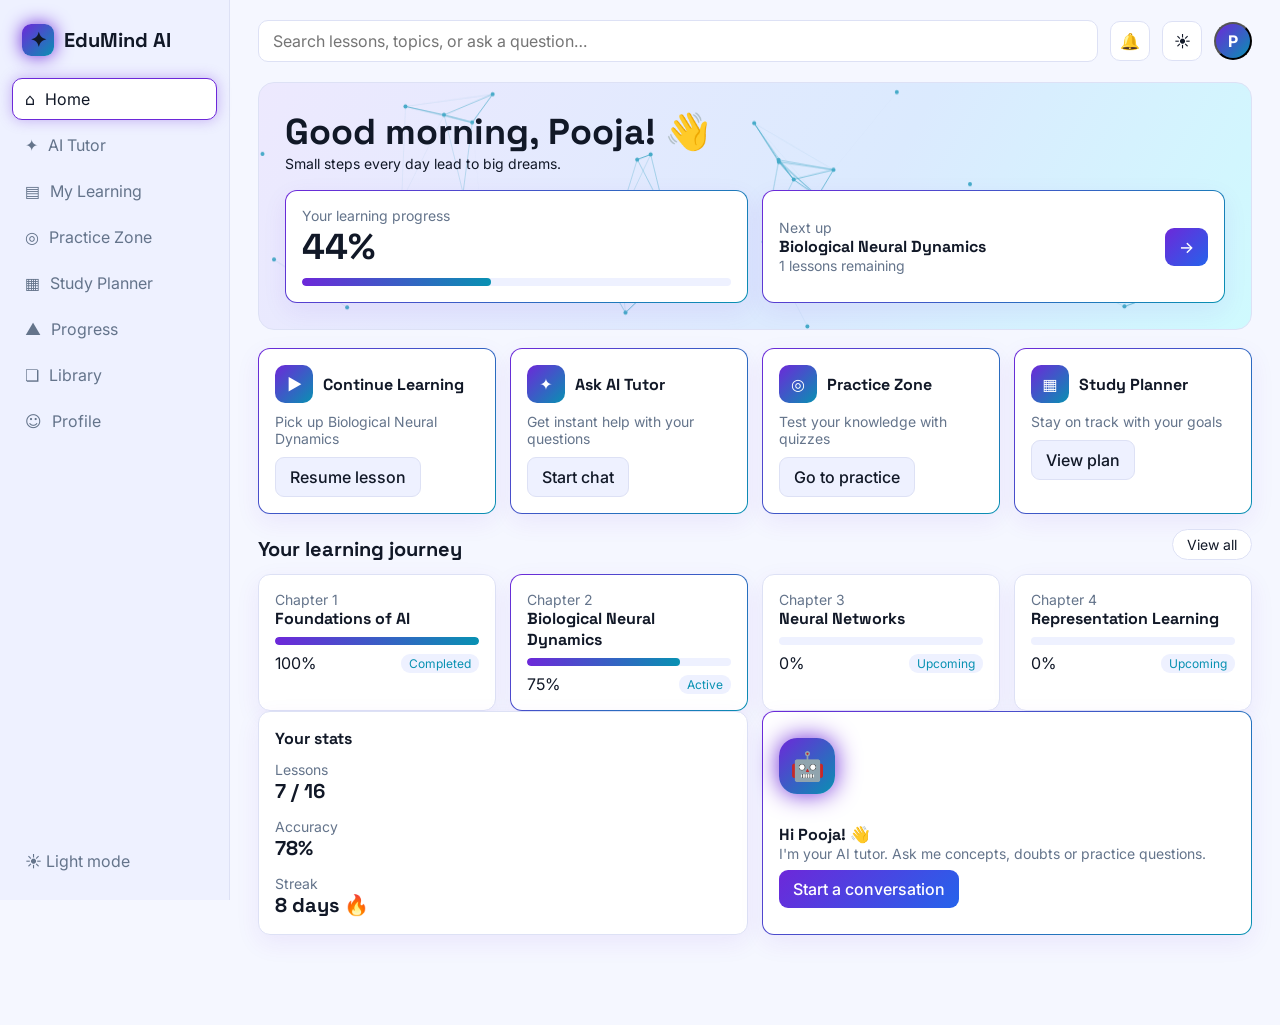
==== index.html @ ee5ad6d0 "Add files via upload" ====
<!DOCTYPE html>
<html lang="en" data-theme="dark">
<head>
<meta charset="utf-8">
<meta name="viewport" content="width=device-width, initial-scale=1">
<title>EduMind AI</title>
<link href="https://fonts.googleapis.com/css2?family=Space+Grotesk:wght@400;500;700&family=Inter:wght@400;500;600&display=swap" rel="stylesheet">
<link rel="stylesheet" href="styles.css">
</head>
<body>
<div class="app">
<aside id="side"></aside>
<main><div class="top" id="top"></div><div id="view" class="page"></div></main>
</div>
<nav class="mob" id="mob"></nav>
<script src="app.js"></script>
</body>
</html>
---- styles.css ----
:root{--bg:#F5F7FF;--bg2:#EEF1FF;--card:#fff;--ac:#6D28D9;--bl:#2563EB;--cy:#0891B2;--tx:#111827;--tx2:#64748B;--bd:#dde1f5;--sh:0 8px 24px rgba(109,40,217,.08);--hero:linear-gradient(120deg,#ede9fe,#dbeafe 60%,#cffafe)}
[data-theme=dark]{--bg:#050817;--bg2:#0B1230;--card:#101B3D;--ac:#7C3AED;--bl:#2563EB;--cy:#22D3EE;--tx:#F8FAFC;--tx2:#A5B4FC;--bd:#26356b;--sh:0 8px 30px rgba(0,0,0,.4);--hero:linear-gradient(120deg,#1e1065,#0B1230 55%,#083344)}
*{box-sizing:border-box;margin:0}
body{font-family:Inter,system-ui,sans-serif;background:var(--bg);color:var(--tx);transition:background .4s,color .4s;min-height:100vh}
h1,h2,h3,.logo{font-family:'Space Grotesk',Inter,sans-serif}
button,input{font:inherit;color:inherit}button{cursor:pointer}
:focus-visible{outline:2px solid var(--cy);outline-offset:2px}
.app{display:grid;grid-template-columns:230px 1fr;min-height:100vh}
aside{background:var(--bg2);border-right:1px solid var(--bd);padding:18px 12px;display:flex;flex-direction:column;gap:4px;position:sticky;top:0;height:100vh;transition:background .4s}
.logo{font-weight:700;font-size:20px;padding:6px 10px 18px;display:flex;gap:10px;align-items:center}
.logo i{width:32px;height:32px;border-radius:9px;background:linear-gradient(135deg,var(--ac),var(--cy));display:grid;place-items:center;font-style:normal;box-shadow:0 0 18px var(--ac)}
.nav{background:none;border:1px solid transparent;border-radius:10px;padding:10px 12px;text-align:left;display:flex;gap:10px;color:var(--tx2);transition:.2s}
.nav:hover{color:var(--tx)}.nav.on{color:var(--tx);background:var(--card);border-color:var(--ac);box-shadow:0 0 14px color-mix(in srgb,var(--ac) 35%,transparent)}
.sp{flex:1}
main{padding:20px 28px 90px;min-width:0}
.top{display:flex;gap:12px;align-items:center;margin-bottom:20px}
.top input{flex:1;min-width:0;background:var(--card);border:1px solid var(--bd);border-radius:10px;padding:10px 14px}
.ib{background:var(--card);border:1px solid var(--bd);border-radius:10px;width:40px;height:40px;position:relative}
.av{width:38px;height:38px;border-radius:50%;background:linear-gradient(135deg,var(--ac),var(--cy));display:grid;place-items:center;font-weight:700;color:#fff;flex:none}
.pop{position:absolute;right:28px;top:70px;background:var(--card);border:1px solid var(--bd);border-radius:12px;padding:12px;width:260px;box-shadow:var(--sh);z-index:30;font-size:14px;display:grid;gap:8px}
.card{background:var(--card);border:1px solid var(--bd);border-radius:12px;padding:16px;box-shadow:var(--sh);transition:background .4s,border-color .2s,transform .2s}
.glow{border:1px solid transparent;background:linear-gradient(var(--card),var(--card)) padding-box,linear-gradient(135deg,var(--ac),var(--cy)) border-box}
.hero{background:var(--hero);border-radius:16px;padding:26px;position:relative;overflow:hidden;border:1px solid var(--bd);margin-bottom:18px}
.hero canvas{position:absolute;inset:0;width:100%;height:100%;opacity:.7}
.hero>*:not(canvas){position:relative}
h1{font-size:clamp(24px,4vw,36px)}h2{font-size:20px;margin:22px 0 12px}h3{font-size:16px}
.mut{color:var(--tx2);font-size:14px}
.grid{display:grid;gap:14px}.g4{grid-template-columns:repeat(auto-fit,minmax(210px,1fr))}.g3{grid-template-columns:repeat(auto-fit,minmax(260px,1fr))}.g2{grid-template-columns:repeat(auto-fit,minmax(320px,1fr))}
.bar{height:8px;background:var(--bg2);border-radius:9px;overflow:hidden;margin-top:8px}
.bar b{display:block;height:100%;border-radius:9px;background:linear-gradient(90deg,var(--ac),var(--cy));transition:width .9s cubic-bezier(.2,.8,.2,1)}
.btn{background:linear-gradient(135deg,var(--ac),var(--bl));color:#fff;border:0;border-radius:9px;padding:9px 14px;font-weight:500;transition:.2s}
.btn:hover{filter:brightness(1.15);box-shadow:0 0 16px var(--ac)}.btn.s{background:var(--bg2);color:var(--tx);border:1px solid var(--bd)}.btn:disabled{opacity:.5;cursor:default}
.chip{border:1px solid var(--bd);background:var(--card);border-radius:20px;padding:6px 14px;font-size:14px}.chip.on{background:var(--ac);color:#fff;border-color:var(--ac)}
.row{display:flex;gap:10px;align-items:center;flex-wrap:wrap}.between{justify-content:space-between}
.tag{font-size:12px;padding:2px 8px;border-radius:9px;background:var(--bg2);color:var(--cy)}
.tilt:hover{transform:translateY(-4px);border-color:var(--ac)}
.page{animation:in .35s ease both}@keyframes in{from{opacity:0;transform:translateY(10px)}}
.float{animation:fl 4s ease-in-out infinite}@keyframes fl{50%{transform:translateY(-8px)}}
.bot{width:56px;height:56px;border-radius:18px;background:linear-gradient(135deg,var(--ac),var(--cy));display:grid;place-items:center;font-size:28px;box-shadow:0 0 24px var(--ac);flex:none}
.chat{display:flex;flex-direction:column;height:calc(100vh - 150px);min-height:420px}
.msgs{flex:1;overflow:auto;display:flex;flex-direction:column;gap:12px;padding:6px}
.m{max-width:80%;padding:10px 14px;border-radius:14px;white-space:pre-wrap;word-wrap:break-word;animation:in .3s both;font-size:15px;line-height:1.5}
.m.u{align-self:flex-end;background:linear-gradient(135deg,var(--ac),var(--bl));color:#fff}.m.a{align-self:flex-start;background:var(--bg2);border:1px solid var(--bd)}.m.e{border-color:#ef4444;color:#ef4444}
.m small{display:block;opacity:.6;font-size:11px;margin-top:4px}
.dots span{display:inline-block;width:7px;height:7px;margin:0 2px;border-radius:50%;background:var(--cy);animation:b 1s infinite}.dots span:nth-child(2){animation-delay:.15s}.dots span:nth-child(3){animation-delay:.3s}@keyframes b{50%{transform:translateY(-5px);opacity:.4}}
.inp{display:flex;gap:8px;margin-top:10px}.inp input{flex:1;background:var(--bg2);border:1px solid var(--bd);border-radius:10px;padding:11px 14px}
.opt{display:block;width:100%;text-align:left;background:var(--bg2);border:1px solid var(--bd);border-radius:10px;padding:11px 14px;margin-top:8px}
.opt.ok{border-color:#10b981;background:#10b98133}.opt.no{border-color:#ef4444;background:#ef444433}
.cal{display:grid;grid-template-columns:repeat(7,1fr);gap:6px}.day{padding:8px 4px;text-align:center;border-radius:10px;border:1px solid var(--bd);background:var(--card);font-size:13px}.day.on{background:var(--ac);color:#fff}
.chk{display:flex;gap:10px;align-items:center;padding:10px 0;border-bottom:1px solid var(--bd)}.chk.done span{text-decoration:line-through;opacity:.5}
.chk input{width:18px;height:18px;accent-color:var(--ac)}
nav.mob{display:none}
@media(max-width:820px){.app{display:block}aside{display:none}main{padding:14px 14px 90px}
nav.mob{display:flex;position:fixed;bottom:0;left:0;right:0;background:var(--bg2);border-top:1px solid var(--bd);justify-content:space-around;padding:6px;z-index:20}
nav.mob button{background:none;border:0;font-size:11px;color:var(--tx2);display:grid;gap:2px;padding:4px 6px}nav.mob button.on{color:var(--cy)}nav.mob b{font-size:18px}
.m{max-width:92%}.pop{right:14px}}
@media(prefers-reduced-motion:reduce){*{animation:none!important;transition:none!important}}
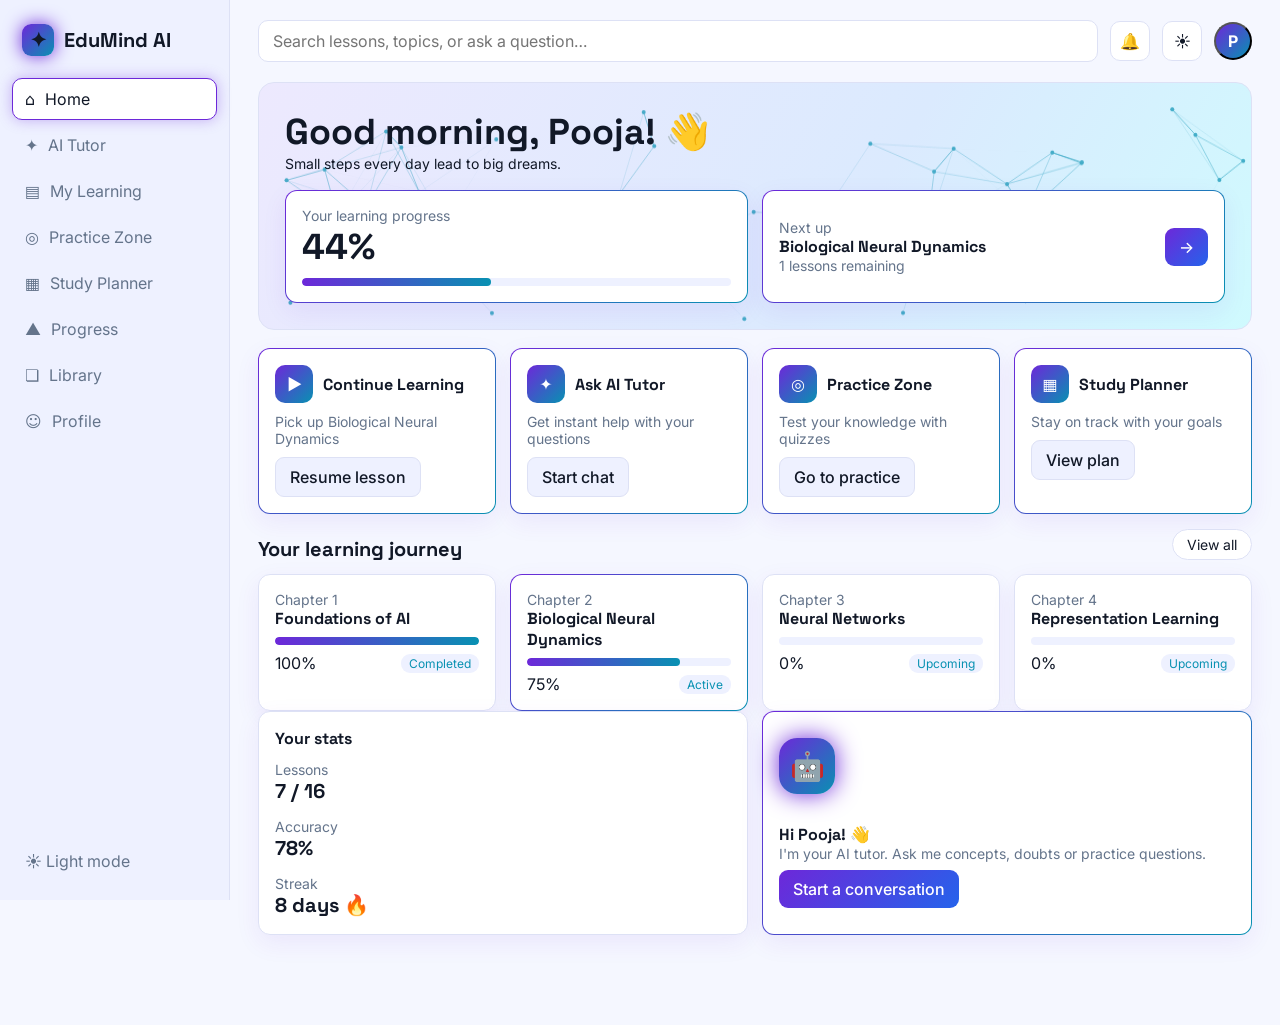
==== commit 31d42e4f: "Add Google site verification meta tag Added Google site verification meta tag for SEO." ====
--- a/index.html
+++ b/index.html
@@ -6,6 +6,7 @@
 <title>EduMind AI</title>
 <link href="https://fonts.googleapis.com/css2?family=Space+Grotesk:wght@400;500;700&family=Inter:wght@400;500;600&display=swap" rel="stylesheet">
 <link rel="stylesheet" href="styles.css">
+  <meta name="google-site-verification" content="tboPLPqEO7zY63Yjk5JvRB5spTSoDhxrn4Kc9uw4Uj8" />
 </head>
 <body>
 <div class="app">
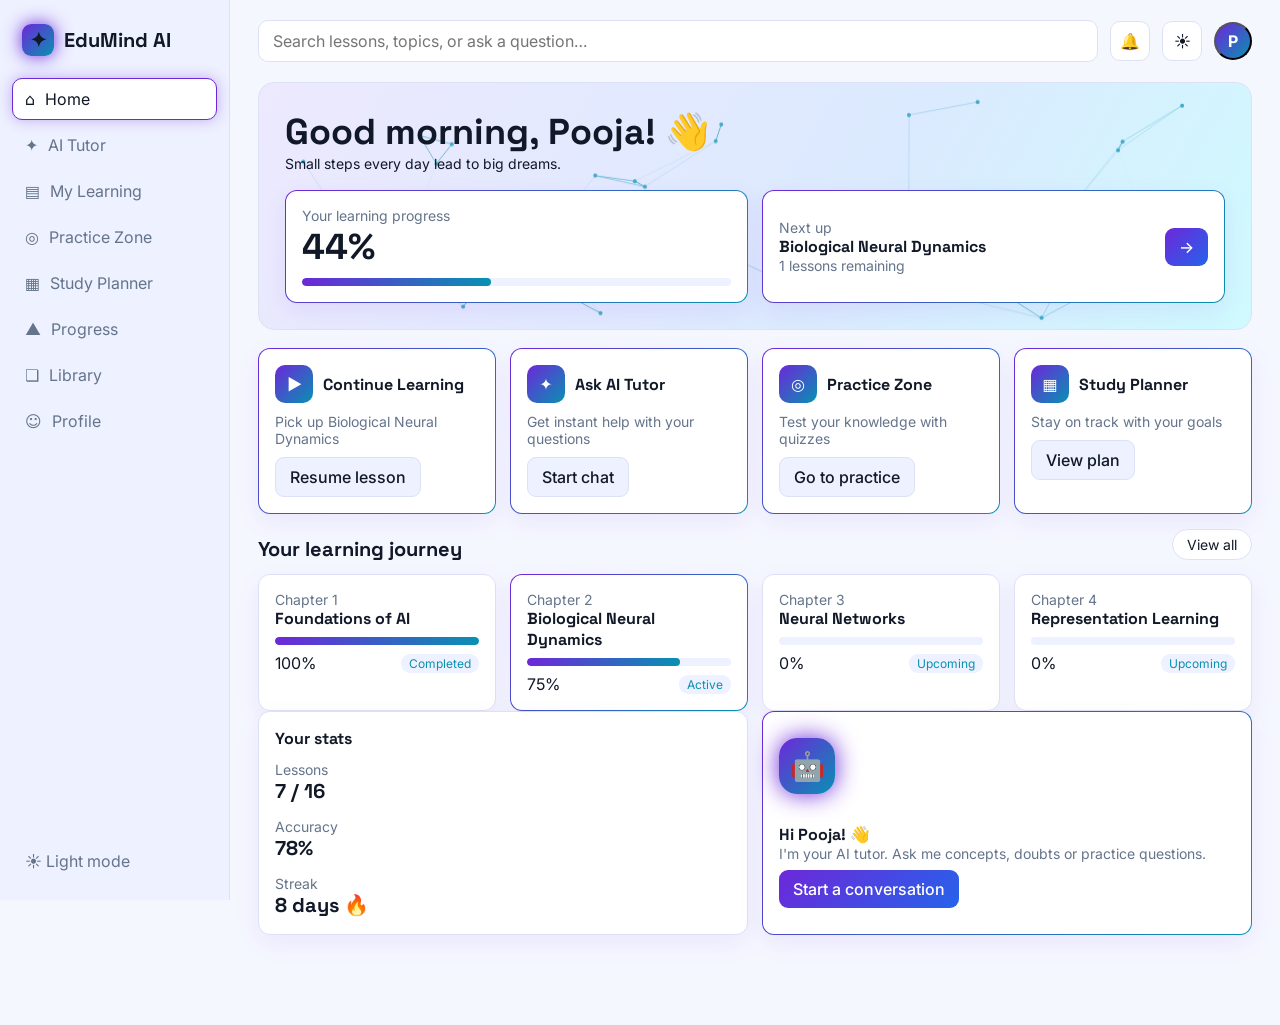
==== commit bc4ccd71: "Update index.html" ====
--- a/index.html
+++ b/index.html
@@ -7,6 +7,19 @@
 <link href="https://fonts.googleapis.com/css2?family=Space+Grotesk:wght@400;500;700&family=Inter:wght@400;500;600&display=swap" rel="stylesheet">
 <link rel="stylesheet" href="styles.css">
   <meta name="google-site-verification" content="tboPLPqEO7zY63Yjk5JvRB5spTSoDhxrn4Kc9uw4Uj8" />
+  <title>EduMind AI – Your Personal AI Learning Tutor</title>
+
+<meta name="description" content="EduMind AI is an intelligent learning platform featuring a personal AI tutor, interactive quizzes, personalized study plans, progress tracking, and smart learning resources.">
+
+<meta name="keywords" content="EduMind AI, AI learning platform, personal AI tutor, online learning, DSA practice">
+
+<meta name="robots" content="index, follow">
+
+<meta property="og:title" content="EduMind AI – Your Personal AI Learning Tutor">
+
+<meta property="og:description" content="Learn smarter with your personal AI tutor, interactive practice, and personalized learning paths.">
+
+<meta property="og:url" content="https://poojask188.github.io/Edumind-AI/">
 </head>
 <body>
 <div class="app">
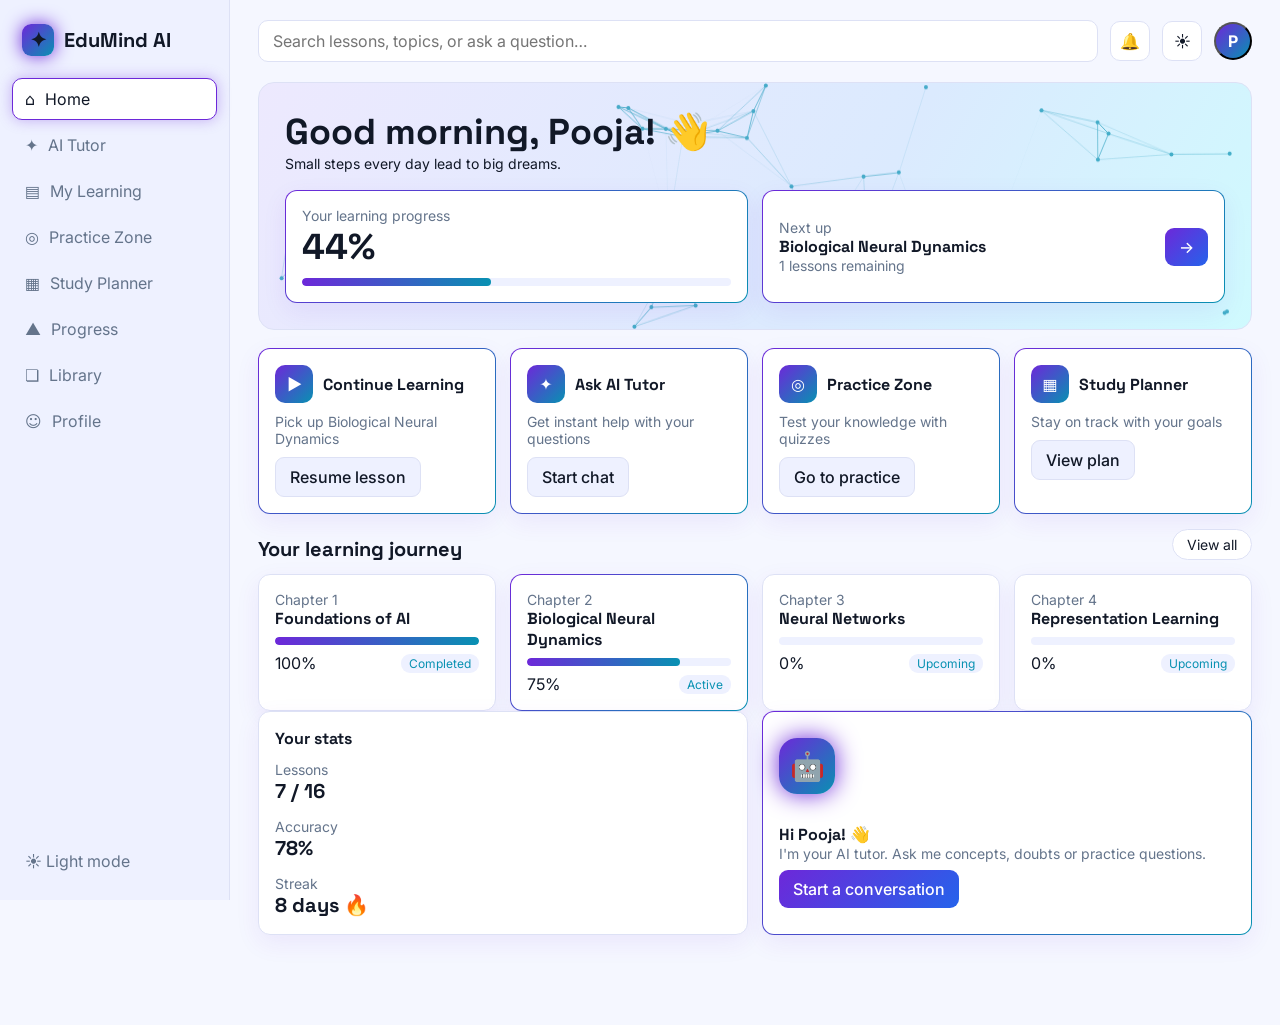
==== commit 3d4efbc0: "Add Open Graph and Twitter meta tags" ====
--- a/index.html
+++ b/index.html
@@ -20,6 +20,10 @@
 <meta property="og:description" content="Learn smarter with your personal AI tutor, interactive practice, and personalized learning paths.">
 
 <meta property="og:url" content="https://poojask188.github.io/Edumind-AI/">
+  <meta property="og:image" content="https://poojask188.github.io/Edumind-AI/edumind-ai-logo.png">
+<meta property="og:image:alt" content="EduMind AI – Learn Smarter, Grow Further">
+<meta name="twitter:card" content="summary_large_image">
+<meta name="twitter:image" content="https://poojask188.github.io/Edumind-AI/edumind-ai-logo.png">
 </head>
 <body>
 <div class="app">
